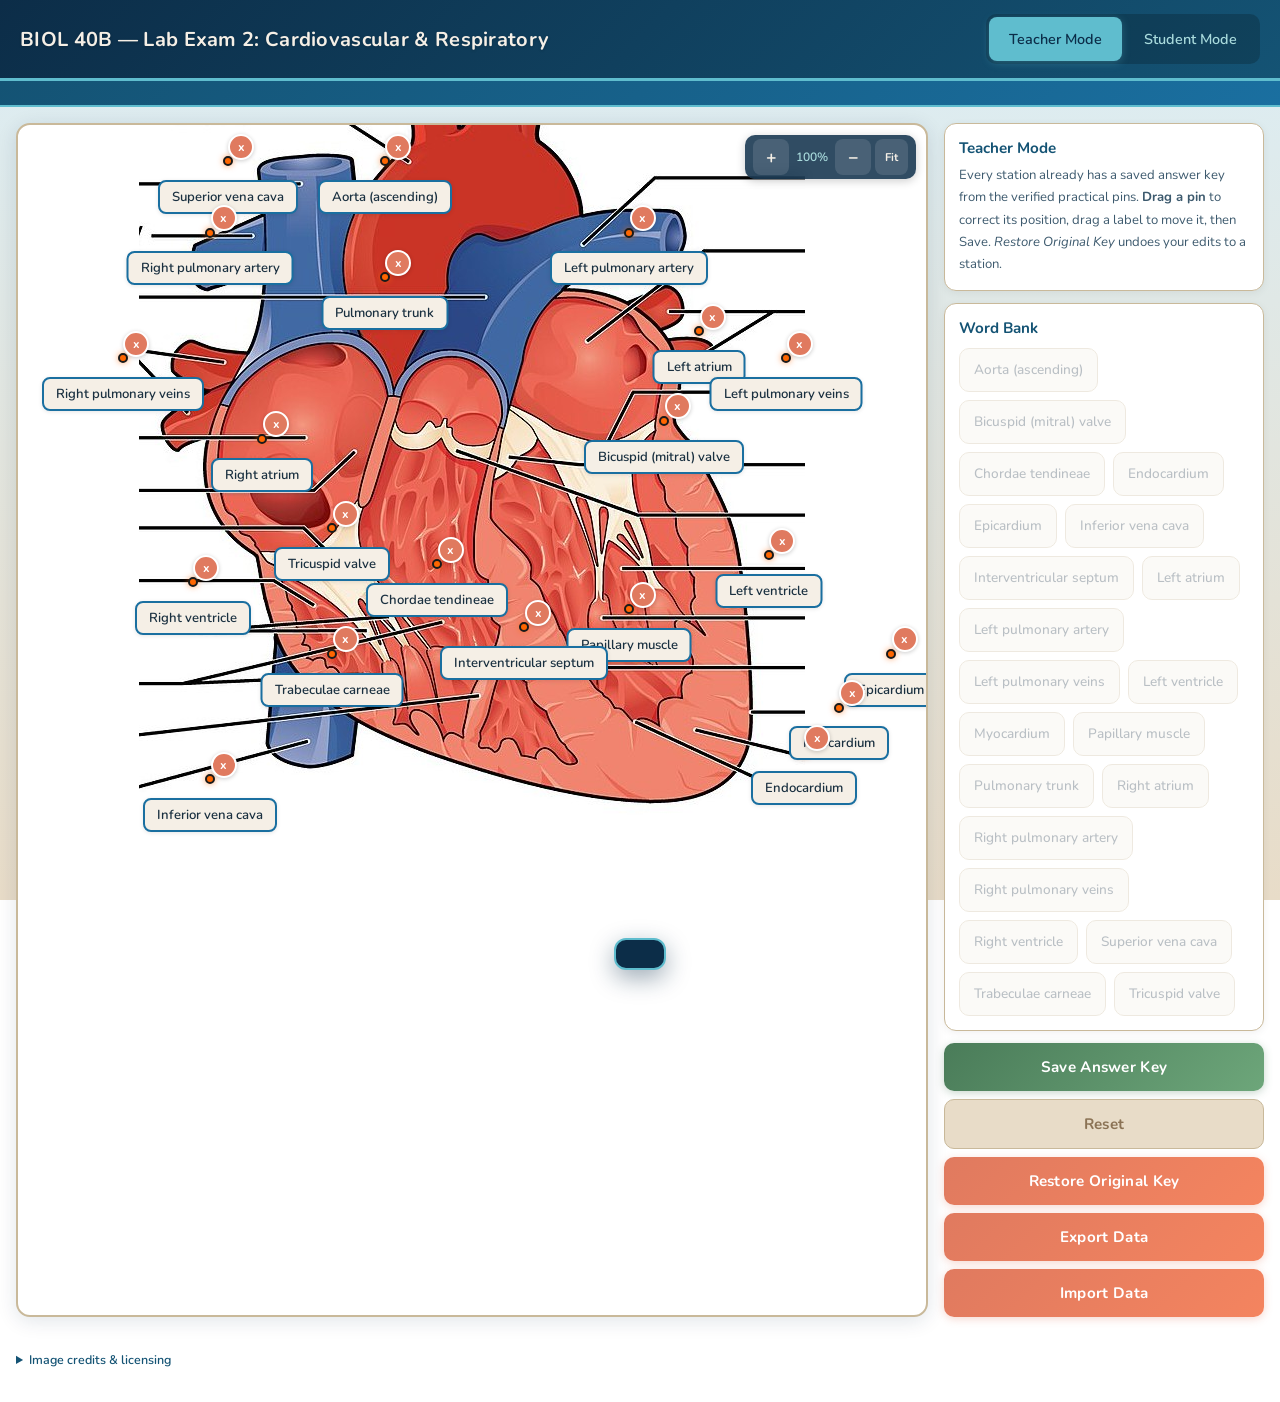
==== index_template.html @ 6e6079c3 "BIOL 40B Lab Exam 2 labeling study tool Browser-based labeling quiz: 19 stations, 121 pre-pinned str" ====
<!DOCTYPE html>
<html lang="en">
<head>
    <meta charset="UTF-8">
    <meta name="viewport" content="width=device-width, initial-scale=1.0, maximum-scale=1.0, user-scalable=no">
    <title>BIOL 40B — Lab Exam 2 Labeling</title>
    <link rel="stylesheet" href="styles.css?v=1">
</head>
<body>
    <header>
        <h1>BIOL 40B — Lab Exam 2: Cardiovascular &amp; Respiratory</h1>
        <div class="header-controls">
            <div class="mode-toggle">
                <button id="btn-teacher" class="mode-btn active" onclick="setMode('teacher')">Teacher Mode</button>
                <button id="btn-student" class="mode-btn" onclick="setMode('student')">Student Mode</button>
            </div>
        </div>
    </header>

    <nav class="image-tabs">
<!--__TABS__-->
    </nav>

    <main>
        <div class="workspace">
            <div class="image-viewport" id="image-viewport">
                <div class="zoom-controls">
                    <button class="zoom-btn" onclick="zoomIn()" title="Zoom in">+</button>
                    <span class="zoom-level" id="zoom-level">100%</span>
                    <button class="zoom-btn" onclick="zoomOut()" title="Zoom out">&minus;</button>
                    <button class="zoom-btn zoom-fit" onclick="zoomReset()" title="Fit to view">Fit</button>
                </div>
                <div class="image-container" id="image-container">
                    <img id="main-image" src="" alt="Lab image" draggable="false">
                    <svg id="lines-layer" xmlns="http://www.w3.org/2000/svg"></svg>
                    <div id="markers-layer"></div>
                </div>
                <div class="pdf-container" id="pdf-container" style="display:none;">
                    <iframe id="pdf-frame" src="" title="PDF"></iframe>
                    <a id="pdf-download" href="#" download>Download PDF</a>
                </div>
            </div>

            <div class="sidebar">
                <div class="instructions" id="instructions">
                    <h3>Teacher Mode</h3>
                    <p>Every station already has a saved answer key from the verified
                       practical pins. <b>Drag a pin</b> to correct its position, drag a
                       label to move it, then Save. <i>Restore Original Key</i> undoes
                       your edits to a station.</p>
                </div>

                <div class="word-bank" id="word-bank">
                    <h3>Word Bank</h3>
                    <div id="word-list"></div>
                </div>

                <div class="actions">
                    <button id="btn-save" class="action-btn save-btn" onclick="saveAnswerKey()">Save Answer Key</button>
                    <button id="btn-submit" class="action-btn submit-btn" onclick="submitAnswers()" style="display:none;">Submit Answers</button>
                    <button id="btn-reset" class="action-btn reset-btn" onclick="resetCurrent()">Reset</button>
                    <button id="btn-restore" class="action-btn data-btn" onclick="restorePreset()">Restore Original Key</button>
                    <button id="btn-export" class="action-btn data-btn" onclick="exportData()">Export Data</button>
                    <button id="btn-import" class="action-btn data-btn" onclick="document.getElementById('import-file').click()">Import Data</button>
                    <input type="file" id="import-file" accept="application/json,.json" style="display:none;" onchange="importData(event)">
                </div>

                <div id="results" class="results" style="display:none;"></div>
            </div>
        </div>
    </main>

    <footer class="credits">
        <details id="credits-panel">
            <summary>Image credits &amp; licensing</summary>
            <div id="credits-list"></div>
            <p class="credits-note">
                A free study aid for BIOL&nbsp;40B. Figures remain the property of
                their respective authors under the licences listed above.
            </p>
        </details>
    </footer>

    <div id="toast" class="toast"></div>

    <script src="data.js?v=1"></script>
    <script src="app.js?v=1"></script>
</body>
</html>
---- styles.css ----
@import url('https://fonts.googleapis.com/css2?family=Nunito:wght@400;500;600;700&display=swap');

* {
    margin: 0;
    padding: 0;
    box-sizing: border-box;
}

:root {
    --ocean-deep: #0c2d48;
    --ocean-mid: #145374;
    --ocean-light: #1a6fa0;
    --ocean-foam: #5fbdce;
    --ocean-sky: #a8dadc;
    --sand-light: #f5efe6;
    --sand-warm: #e8dcc8;
    --sand-dark: #c9b99a;
    --kelp-green: #4a7c59;
    --kelp-light: #6da67a;
    --coral: #e07a5f;
    --coral-light: #f2a68b;
    --sunset: #f4845f;
    --driftwood: #8b7355;
    --seafoam-glass: rgba(95, 189, 206, 0.12);
    --text-dark: #1a3040;
    --text-mid: #3d5a6e;
    --text-light: #7a9aad;
}

body {
    font-family: 'Nunito', -apple-system, BlinkMacSystemFont, 'Segoe UI', Roboto, sans-serif;
    background: linear-gradient(180deg, #dceef5 0%, #e8dcc8 100%);
    background-attachment: fixed;
    color: var(--text-dark);
    min-height: 100vh;
    overflow-x: hidden;
    -webkit-tap-highlight-color: transparent;
}

header {
    background: linear-gradient(135deg, var(--ocean-deep) 0%, var(--ocean-mid) 100%);
    border-bottom: 3px solid var(--ocean-foam);
    padding: 14px 20px;
    display: flex;
    align-items: center;
    justify-content: space-between;
    flex-wrap: wrap;
    gap: 10px;
    box-shadow: 0 2px 12px rgba(12, 45, 72, 0.3);
}

header h1 {
    font-size: 1.25rem;
    font-weight: 700;
    color: var(--sand-light);
    letter-spacing: 0.3px;
    text-shadow: 0 1px 3px rgba(0,0,0,0.2);
}

.mode-toggle {
    display: flex;
    background: rgba(0,0,0,0.2);
    border-radius: 10px;
    padding: 3px;
    gap: 2px;
}

.mode-btn {
    padding: 10px 20px;
    border: none;
    border-radius: 8px;
    cursor: pointer;
    font-family: inherit;
    font-size: 0.9rem;
    font-weight: 600;
    transition: all 0.25s;
    background: transparent;
    color: var(--ocean-sky);
    min-height: 44px;
}

.mode-btn.active {
    background: var(--ocean-foam);
    color: var(--ocean-deep);
    box-shadow: 0 2px 8px rgba(95, 189, 206, 0.3);
}

.mode-btn:hover:not(.active) {
    color: white;
    background: rgba(255,255,255,0.1);
}

nav.image-tabs {
    display: flex;
    gap: 6px;
    padding: 12px 20px;
    background: linear-gradient(135deg, var(--ocean-mid) 0%, var(--ocean-light) 100%);
    border-bottom: 2px solid var(--ocean-foam);
    overflow-x: auto;
    -webkit-overflow-scrolling: touch;
}

.tab {
    padding: 12px 20px;
    border: 1px solid rgba(255,255,255,0.15);
    border-radius: 10px;
    background: rgba(255,255,255,0.08);
    color: var(--ocean-sky);
    cursor: pointer;
    font-family: inherit;
    font-size: 0.9rem;
    font-weight: 600;
    transition: all 0.25s;
    white-space: nowrap;
    min-height: 44px;
}

.tab:hover {
    background: rgba(255,255,255,0.15);
    color: white;
}

.tab.active {
    background: var(--sand-light);
    color: var(--ocean-deep);
    border-color: var(--sand-warm);
    box-shadow: 0 2px 8px rgba(0,0,0,0.15);
}

main {
    padding: 16px;
}

.workspace {
    display: flex;
    gap: 16px;
    max-width: 1400px;
    margin: 0 auto;
}

/* ---- Zoom Viewport ---- */
.image-viewport {
    flex: 1;
    position: relative;
    background: white;
    border-radius: 14px;
    border: 2px solid var(--sand-dark);
    overflow: hidden;
    min-height: 300px;
    box-shadow: 0 4px 20px rgba(12, 45, 72, 0.12);
}

/* When showing a PDF, give the viewport enough vertical space for a full page */
.image-viewport.pdf-mode {
    min-height: calc(100vh - 200px);
}

.image-container {
    position: relative;
    transform-origin: 0 0;
    cursor: crosshair;
    display: inline-flex;
    align-items: center;
    justify-content: center;
    min-width: 100%;
    min-height: 300px;
    transition: none;
}

.image-container img {
    max-width: 100%;
    display: block;
    user-select: none;
    -webkit-user-drag: none;
    pointer-events: none;
}

.pdf-container {
    position: absolute;
    inset: 0;
    display: flex;
    flex-direction: column;
    background: white;
}

.pdf-container iframe {
    flex: 1;
    width: 100%;
    border: 0;
    display: block;
}

.pdf-container #pdf-download {
    display: block;
    text-align: center;
    padding: 10px;
    background: var(--ocean-mid, #2b6477);
    color: white;
    text-decoration: none;
    font-weight: 600;
    border-top: 1px solid var(--sand-dark, #c9b896);
}

.pdf-container #pdf-download:hover { filter: brightness(1.1); }

.tab-pdf { font-style: italic; }

/* Zoom controls */
.zoom-controls {
    position: absolute;
    top: 10px;
    right: 10px;
    z-index: 50;
    display: flex;
    align-items: center;
    gap: 4px;
    background: rgba(12, 45, 72, 0.85);
    backdrop-filter: blur(8px);
    -webkit-backdrop-filter: blur(8px);
    border-radius: 10px;
    padding: 4px 8px;
    box-shadow: 0 2px 10px rgba(0,0,0,0.2);
}

.zoom-btn {
    width: 36px;
    height: 36px;
    border: none;
    border-radius: 8px;
    background: rgba(255,255,255,0.12);
    color: var(--sand-light);
    font-size: 1.1rem;
    font-weight: 700;
    font-family: inherit;
    cursor: pointer;
    display: flex;
    align-items: center;
    justify-content: center;
    transition: background 0.15s;
    min-height: 36px;
}

.zoom-btn:hover {
    background: rgba(255,255,255,0.25);
}

.zoom-btn:active {
    transform: scale(0.92);
}

.zoom-btn.zoom-fit {
    font-size: 0.7rem;
    font-weight: 700;
    width: auto;
    padding: 0 10px;
}

.zoom-level {
    color: var(--ocean-sky);
    font-size: 0.75rem;
    font-weight: 600;
    min-width: 38px;
    text-align: center;
}

/* Panning cursor */
.image-viewport.panning .image-container {
    cursor: grabbing;
}

.image-viewport.zoomed .image-container {
    cursor: grab;
}

/* SVG lines layer */
#lines-layer {
    position: absolute;
    top: 0;
    left: 0;
    width: 100%;
    height: 100%;
    pointer-events: none;
    z-index: 8;
}

#markers-layer {
    position: absolute;
    top: 0;
    left: 0;
    width: 100%;
    height: 100%;
    pointer-events: none;
}

/* ---- Marker Dots ---- */
.marker-dot {
    position: absolute;
    width: 10px;
    height: 10px;
    border-radius: 50%;
    background: #ff6600;
    border: 2px solid #1a1a1a;
    box-shadow: 0 0 6px rgba(255, 102, 0, 0.6);
    cursor: pointer;
    display: flex;
    align-items: center;
    justify-content: center;
    font-size: 0;
    color: white;
    transform: translate(-50%, -50%);
    z-index: 10;
    pointer-events: auto;
    -webkit-touch-callout: none;
    transition: transform 0.15s, background 0.15s;
}

/* Invisible expanded touch target */
.marker-dot::after {
    content: '';
    position: absolute;
    width: 44px;
    height: 44px;
    border-radius: 50%;
}

.marker-dot:hover {
    transform: translate(-50%, -50%) scale(1.3);
}

/* Teacher can drag a pin itself to correct a pre-loaded position. */
body:not(.student-mode) .marker-dot {
    cursor: grab;
}

body.pin-dragging,
body.pin-dragging .marker-dot {
    cursor: grabbing;
}

/* Nothing should fight the pointer while a pin is being dragged. */
body.pin-dragging .marker-label,
body.pin-dragging .marker-delete {
    pointer-events: none;
}

body.pin-dragging .marker-dot:hover {
    transform: translate(-50%, -50%) scale(1.6);
    box-shadow: 0 0 10px 3px rgba(255, 102, 0, 0.75);
}

.marker-dot.dot-correct {
    background: var(--kelp-green);
}

.marker-dot.dot-incorrect {
    background: var(--coral);
}

/* ---- Marker Labels ---- */
.marker-label {
    position: absolute;
    transform: translate(-50%, -50%);
    background: var(--sand-light);
    border: 2px solid var(--ocean-light);
    color: var(--text-dark);
    padding: 6px 12px;
    border-radius: 8px;
    font-size: 0.82rem;
    font-weight: 600;
    white-space: nowrap;
    min-width: 44px;
    text-align: center;
    min-height: 32px;
    display: flex;
    align-items: center;
    justify-content: center;
    z-index: 11;
    pointer-events: auto;
    cursor: grab;
    user-select: none;
    box-shadow: 0 1px 4px rgba(0,0,0,0.1);
}

.marker-label.empty {
    border-style: dashed;
    border-color: var(--sand-dark);
    color: var(--text-light);
    min-width: 90px;
    background: rgba(255,255,255,0.7);
}

.marker-label.drop-hover {
    border-color: var(--kelp-green);
    background: #e8f5e9;
    border-style: solid;
}

.marker-label.correct {
    border-color: var(--kelp-green);
    background: #e8f5e9;
    color: #2d5a3d;
}

.marker-label.incorrect {
    border-color: var(--coral);
    background: #fce8e3;
    color: #8b3a2a;
}

.marker-label.label-dragging {
    cursor: grabbing;
    opacity: 0.85;
    box-shadow: 0 4px 16px rgba(0,0,0,0.2);
}

/* ---- Delete Button ---- */
.marker-delete {
    position: absolute;
    transform: translate(-50%, -50%);
    width: 26px;
    height: 26px;
    border-radius: 50%;
    background: var(--coral);
    color: white;
    font-size: 0.75rem;
    font-weight: 700;
    display: flex;
    align-items: center;
    justify-content: center;
    cursor: pointer;
    z-index: 20;
    pointer-events: auto;
    border: 2px solid white;
    line-height: 1;
    touch-action: manipulation;
    box-shadow: 0 1px 4px rgba(0,0,0,0.2);
}

.marker-delete:active {
    transform: translate(-50%, -50%) scale(0.9);
    background: #c0594a;
}

/* ---- Sidebar ---- */
.sidebar {
    width: 320px;
    flex-shrink: 0;
    display: flex;
    flex-direction: column;
    gap: 12px;
}

.instructions {
    background: white;
    border: 1px solid var(--sand-dark);
    border-radius: 12px;
    padding: 14px;
    box-shadow: 0 2px 8px rgba(0,0,0,0.06);
}

.instructions h3 {
    font-size: 0.95rem;
    margin-bottom: 6px;
    color: var(--ocean-mid);
}

.instructions p {
    font-size: 0.82rem;
    line-height: 1.7;
    color: var(--text-mid);
}

.word-bank {
    background: white;
    border: 1px solid var(--sand-dark);
    border-radius: 12px;
    padding: 14px;
    flex: 1;
    overflow-y: auto;
    -webkit-overflow-scrolling: touch;
    box-shadow: 0 2px 8px rgba(0,0,0,0.06);
}

.word-bank h3 {
    font-size: 0.95rem;
    margin-bottom: 10px;
    color: var(--ocean-mid);
}

#word-list {
    display: flex;
    flex-wrap: wrap;
    gap: 8px;
}

.word-chip {
    padding: 10px 14px;
    background: var(--sand-light);
    border: 1px solid var(--sand-dark);
    border-radius: 10px;
    font-size: 0.85rem;
    font-weight: 500;
    cursor: grab;
    transition: all 0.2s;
    user-select: none;
    color: var(--text-dark);
    min-height: 44px;
    display: flex;
    align-items: center;
}

.word-chip:hover {
    background: var(--ocean-foam);
    border-color: var(--ocean-light);
    color: var(--ocean-deep);
    box-shadow: 0 2px 6px rgba(95, 189, 206, 0.25);
}

.word-chip:active {
    transform: scale(0.96);
}

.word-chip.used {
    opacity: 0.3;
    cursor: default;
    pointer-events: none;
}

.word-chip.dragging {
    opacity: 0.4;
}

.word-chip.selected {
    background: var(--ocean-light);
    border-color: var(--ocean-foam);
    color: white;
    box-shadow: 0 0 0 3px rgba(26, 111, 160, 0.25);
}

/* Touch drag ghost */
.touch-ghost {
    position: fixed;
    padding: 10px 14px;
    background: var(--ocean-light);
    border: 2px solid var(--ocean-foam);
    border-radius: 10px;
    font-size: 0.85rem;
    font-weight: 600;
    color: white;
    pointer-events: none;
    z-index: 9999;
    box-shadow: 0 8px 24px rgba(12, 45, 72, 0.3);
    transform: rotate(-2deg);
    white-space: nowrap;
}

/* ---- Buttons ---- */
.actions {
    display: flex;
    flex-direction: column;
    gap: 8px;
}

.action-btn {
    padding: 14px;
    border: none;
    border-radius: 10px;
    font-family: inherit;
    font-size: 0.95rem;
    font-weight: 700;
    cursor: pointer;
    transition: all 0.2s;
    min-height: 48px;
    letter-spacing: 0.3px;
}

.action-btn:active {
    transform: scale(0.97);
}

.save-btn {
    background: linear-gradient(135deg, var(--kelp-green), var(--kelp-light));
    color: white;
    box-shadow: 0 2px 8px rgba(74, 124, 89, 0.3);
}
.save-btn:hover {
    box-shadow: 0 4px 12px rgba(74, 124, 89, 0.4);
}

.submit-btn {
    background: linear-gradient(135deg, var(--ocean-mid), var(--ocean-light));
    color: white;
    box-shadow: 0 2px 8px rgba(20, 83, 116, 0.3);
}
.submit-btn:hover {
    box-shadow: 0 4px 12px rgba(20, 83, 116, 0.4);
}

.reset-btn {
    background: var(--sand-warm);
    color: var(--driftwood);
    border: 1px solid var(--sand-dark);
}
.reset-btn:hover {
    background: var(--sand-dark);
    color: var(--text-dark);
}

.data-btn {
    background: linear-gradient(135deg, var(--coral), var(--sunset));
    color: white;
    box-shadow: 0 2px 8px rgba(224, 122, 95, 0.3);
}
.data-btn:hover {
    box-shadow: 0 4px 12px rgba(224, 122, 95, 0.4);
}

/* ---- Results ---- */
.results {
    background: white;
    border: 1px solid var(--sand-dark);
    border-radius: 12px;
    padding: 16px;
    box-shadow: 0 2px 8px rgba(0,0,0,0.06);
}

.results h3 {
    margin-bottom: 8px;
    color: var(--ocean-mid);
}

.results .score {
    font-size: 2.2rem;
    font-weight: 700;
    text-align: center;
    margin: 12px 0;
}

.results .score.perfect { color: var(--kelp-green); }
.results .score.good { color: var(--driftwood); }
.results .score.poor { color: var(--coral); }

.results .detail {
    font-size: 0.82rem;
    color: var(--text-mid);
    margin-top: 4px;
}

.results .wrong-item {
    padding: 6px 0;
    border-bottom: 1px solid var(--sand-warm);
    font-size: 0.85rem;
    color: var(--text-dark);
}

.results .wrong-item:last-child { border-bottom: none; }

/* ---- Toast ---- */
.toast {
    position: fixed;
    bottom: 30px;
    left: 50%;
    transform: translateX(-50%) translateY(100px);
    background: var(--ocean-deep);
    border: 2px solid var(--ocean-foam);
    color: var(--sand-light);
    padding: 14px 24px;
    border-radius: 12px;
    font-size: 0.9rem;
    font-weight: 600;
    transition: transform 0.3s ease;
    z-index: 1000;
    box-shadow: 0 8px 24px rgba(12, 45, 72, 0.4);
    max-width: 90vw;
    text-align: center;
}

.toast.show { transform: translateX(-50%) translateY(0); }
.toast.success { border-color: var(--kelp-light); }
.toast.error { border-color: var(--coral); }

/* Student mode — FIX #5: higher specificity to override .zoomed cursor */
.student-mode .image-viewport .image-container { cursor: default; }
.student-mode .image-viewport.zoomed .image-container { cursor: grab; }
.student-mode .image-viewport.panning .image-container { cursor: grabbing; }

/* ---- Responsive ---- */
@media (max-width: 900px) {
    .workspace { flex-direction: column; }
    .sidebar { width: 100%; }
    .word-bank { max-height: 40vh; }
}

@media (max-width: 600px) {
    header { padding: 10px 12px; }
    header h1 { font-size: 1rem; width: 100%; }
    nav.image-tabs { padding: 8px 12px; gap: 4px; }
    .tab { padding: 10px 14px; font-size: 0.82rem; }
    main { padding: 10px; }
    .image-container { min-height: 250px; }
    .marker-dot { width: 8px; height: 8px; }
    .marker-label { font-size: 0.75rem; padding: 5px 8px; }
    .word-chip { padding: 8px 10px; font-size: 0.8rem; }
    .sidebar { gap: 8px; }
}

/* ---- Image credits footer ---- */
.credits {
    max-width: 1400px;
    margin: 0 auto;
    padding: 12px 16px 28px;
    font-size: 0.78rem;
    color: var(--text-mid);
}

.credits summary {
    cursor: pointer;
    font-weight: 600;
    color: var(--ocean-mid);
    padding: 6px 0;
    user-select: none;
}

.credits summary:hover {
    color: var(--ocean-light);
}

.credits .credit {
    margin: 10px 0;
    line-height: 1.45;
}

.credits .credit b {
    color: var(--text-dark);
    font-weight: 600;
}

.credits a {
    color: var(--ocean-light);
    word-break: break-word;
}

.credits .lic {
    display: inline-block;
    background: var(--seafoam-glass);
    border: 1px solid var(--ocean-sky);
    border-radius: 6px;
    padding: 1px 7px;
    margin-left: 4px;
    white-space: nowrap;
}

.credits-note {
    margin-top: 14px;
    padding-top: 10px;
    border-top: 1px solid var(--sand-warm);
    color: var(--text-light);
    font-style: italic;
}
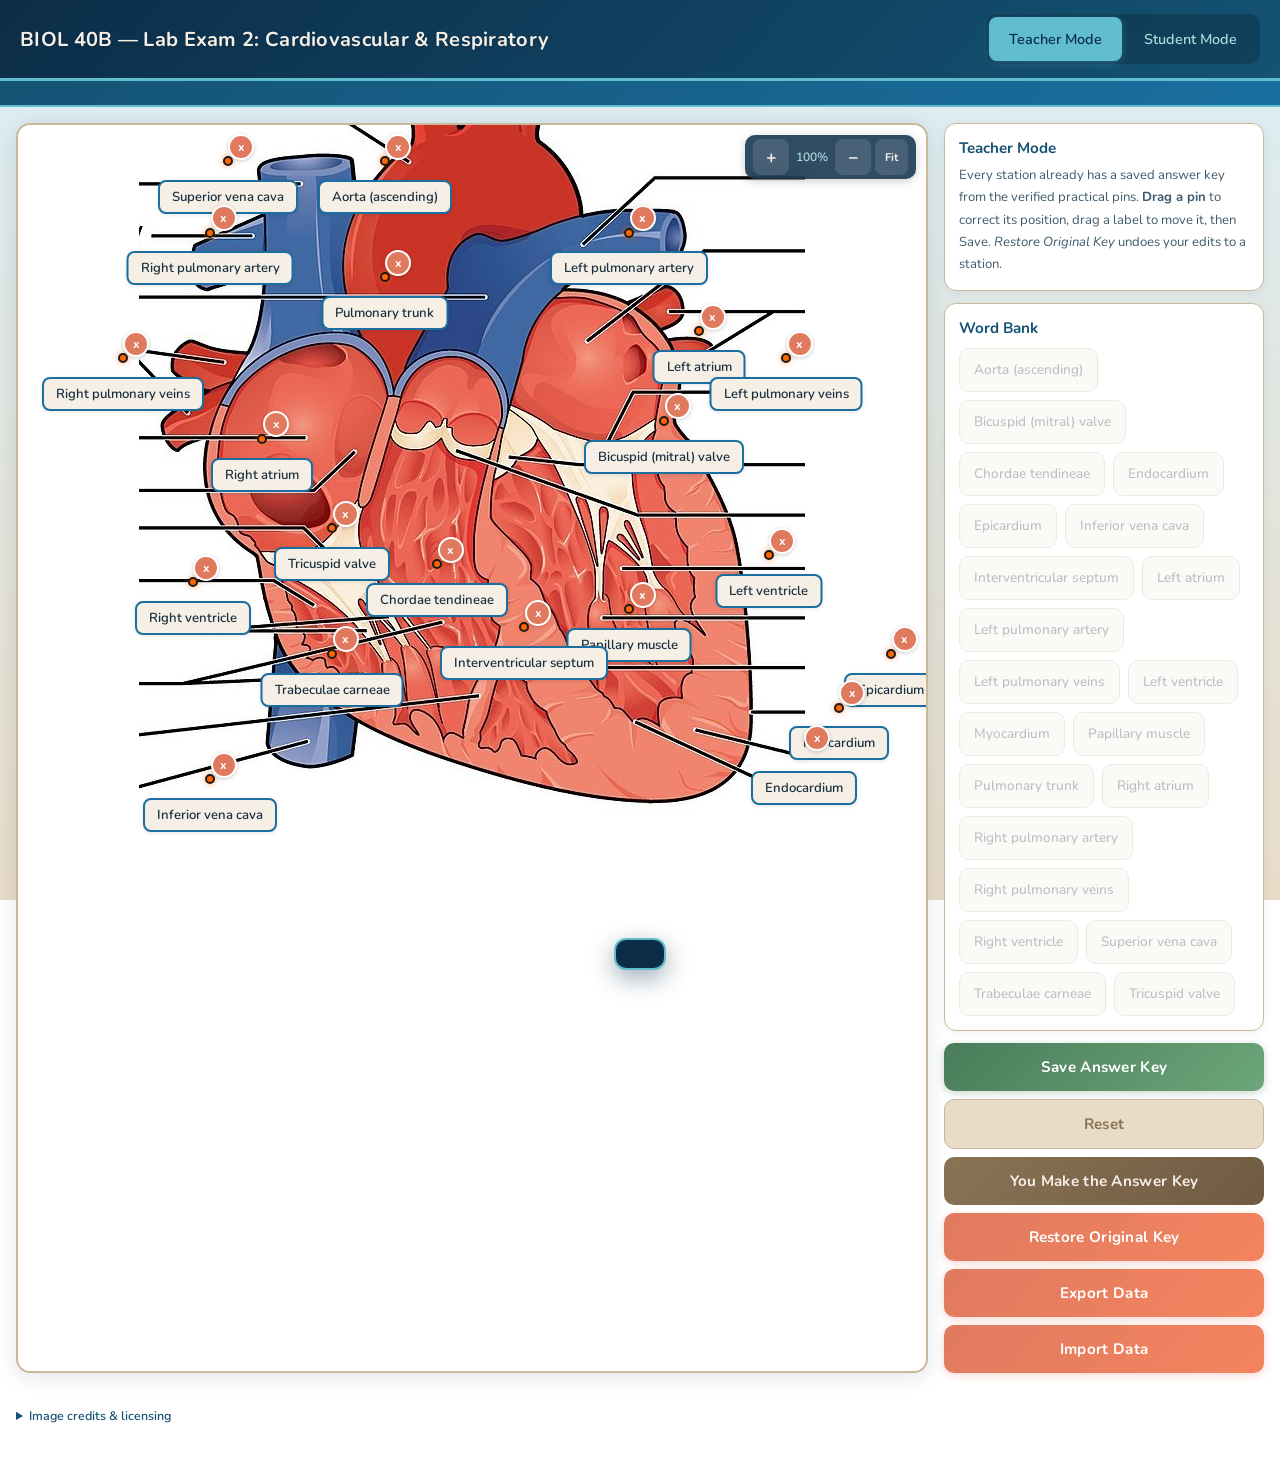
==== commit 47282670: "Reject wrong answers in student mode; add blank-key drill Student mode no longer accepts a wrong ter" ====
--- a/index_template.html
+++ b/index_template.html
@@ -4,7 +4,7 @@
     <meta charset="UTF-8">
     <meta name="viewport" content="width=device-width, initial-scale=1.0, maximum-scale=1.0, user-scalable=no">
     <title>BIOL 40B — Lab Exam 2 Labeling</title>
-    <link rel="stylesheet" href="styles.css?v=1">
+    <link rel="stylesheet" href="styles.css?v=2">
 </head>
 <body>
     <header>
@@ -59,6 +59,7 @@
                     <button id="btn-save" class="action-btn save-btn" onclick="saveAnswerKey()">Save Answer Key</button>
                     <button id="btn-submit" class="action-btn submit-btn" onclick="submitAnswers()" style="display:none;">Submit Answers</button>
                     <button id="btn-reset" class="action-btn reset-btn" onclick="resetCurrent()">Reset</button>
+                    <button id="btn-blank" class="action-btn blank-btn" onclick="startBlank()">You Make the Answer Key</button>
                     <button id="btn-restore" class="action-btn data-btn" onclick="restorePreset()">Restore Original Key</button>
                     <button id="btn-export" class="action-btn data-btn" onclick="exportData()">Export Data</button>
                     <button id="btn-import" class="action-btn data-btn" onclick="document.getElementById('import-file').click()">Import Data</button>
@@ -83,7 +84,7 @@
 
     <div id="toast" class="toast"></div>
 
-    <script src="data.js?v=1"></script>
-    <script src="app.js?v=1"></script>
+    <script src="data.js?v=2"></script>
+    <script src="app.js?v=2"></script>
 </body>
 </html>
--- a/styles.css
+++ b/styles.css
@@ -757,3 +757,38 @@
     color: var(--text-light);
     font-style: italic;
 }
+
+/* ---- Wrong-drop rejection (student mode) ---- */
+@keyframes reject-shake {
+    0%, 100% { transform: translate(-50%, -50%); }
+    20%      { transform: translate(-50%, -50%) translateX(-7px); }
+    40%      { transform: translate(-50%, -50%) translateX(7px); }
+    60%      { transform: translate(-50%, -50%) translateX(-5px); }
+    80%      { transform: translate(-50%, -50%) translateX(3px); }
+}
+
+.marker-label.reject,
+.marker-dot.reject {
+    animation: reject-shake 0.42s ease-in-out;
+    border-color: var(--coral) !important;
+    background: var(--coral-light) !important;
+    color: var(--text-dark);
+}
+
+/* Correct answers lock in — make that unmistakable. */
+.marker-label.correct {
+    border-color: var(--kelp-green);
+    background: var(--kelp-light);
+    color: #10240f;
+    font-weight: 700;
+}
+
+@media (prefers-reduced-motion: reduce) {
+    .marker-label.reject,
+    .marker-dot.reject { animation: none; }
+}
+
+.blank-btn {
+    background: linear-gradient(135deg, var(--driftwood) 0%, #6f5b42 100%);
+    color: var(--sand-light);
+}
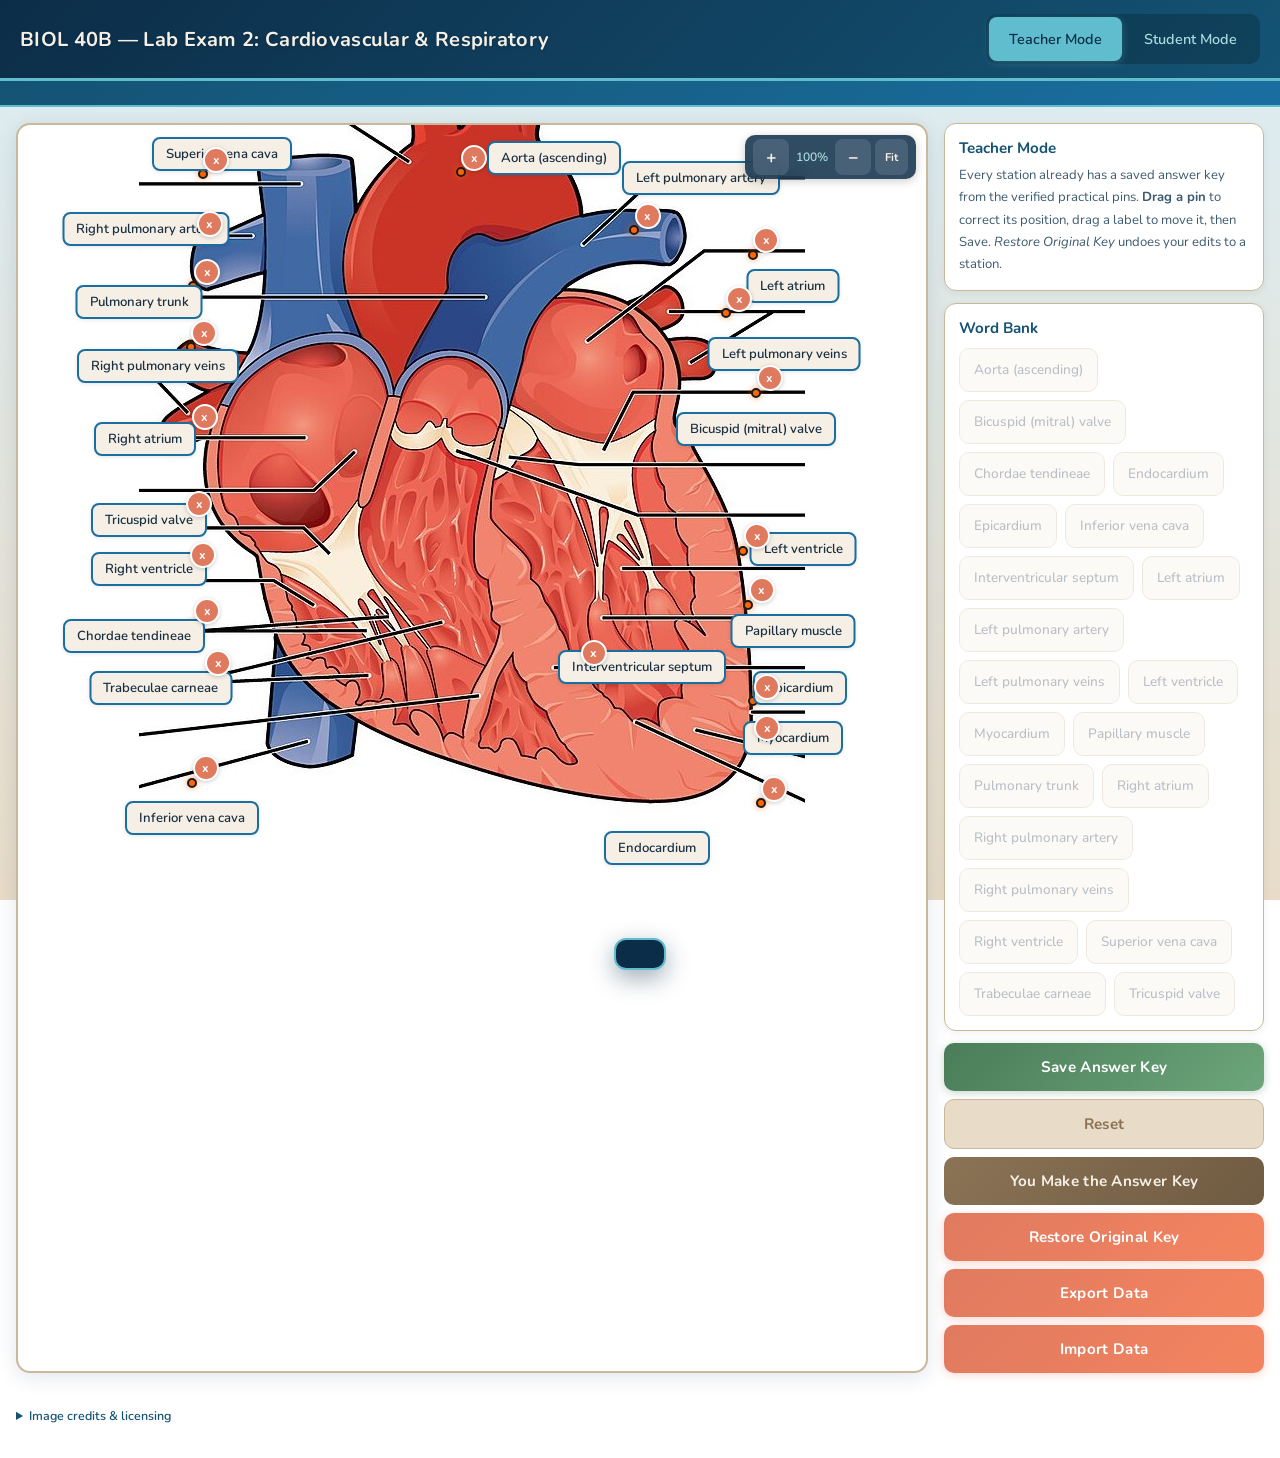
==== commit d3c14bf7: "Use hand-verified pin placements as the default answer key The generated key from gen.py was a first" ====
--- a/index_template.html
+++ b/index_template.html
@@ -84,7 +84,7 @@
 
     <div id="toast" class="toast"></div>
 
-    <script src="data.js?v=2"></script>
+    <script src="data.js?v=3"></script>
     <script src="app.js?v=2"></script>
 </body>
 </html>
